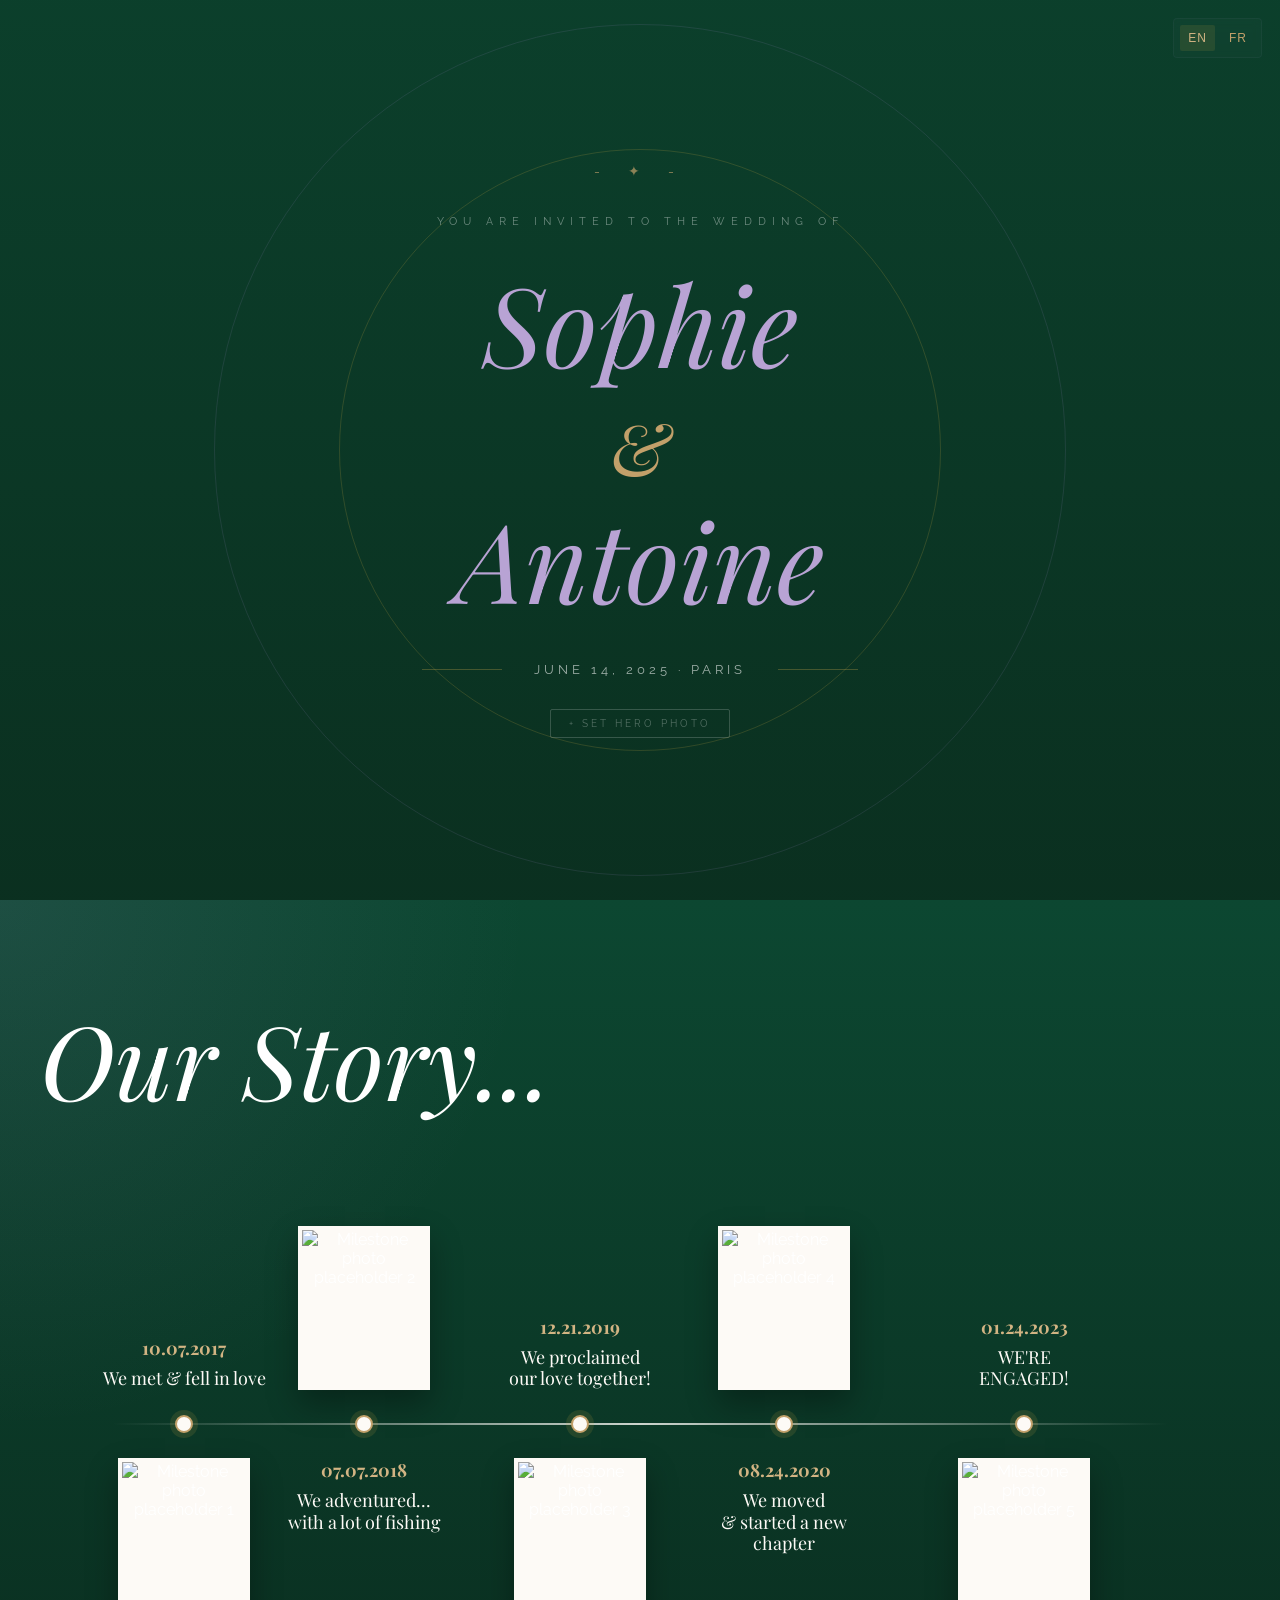
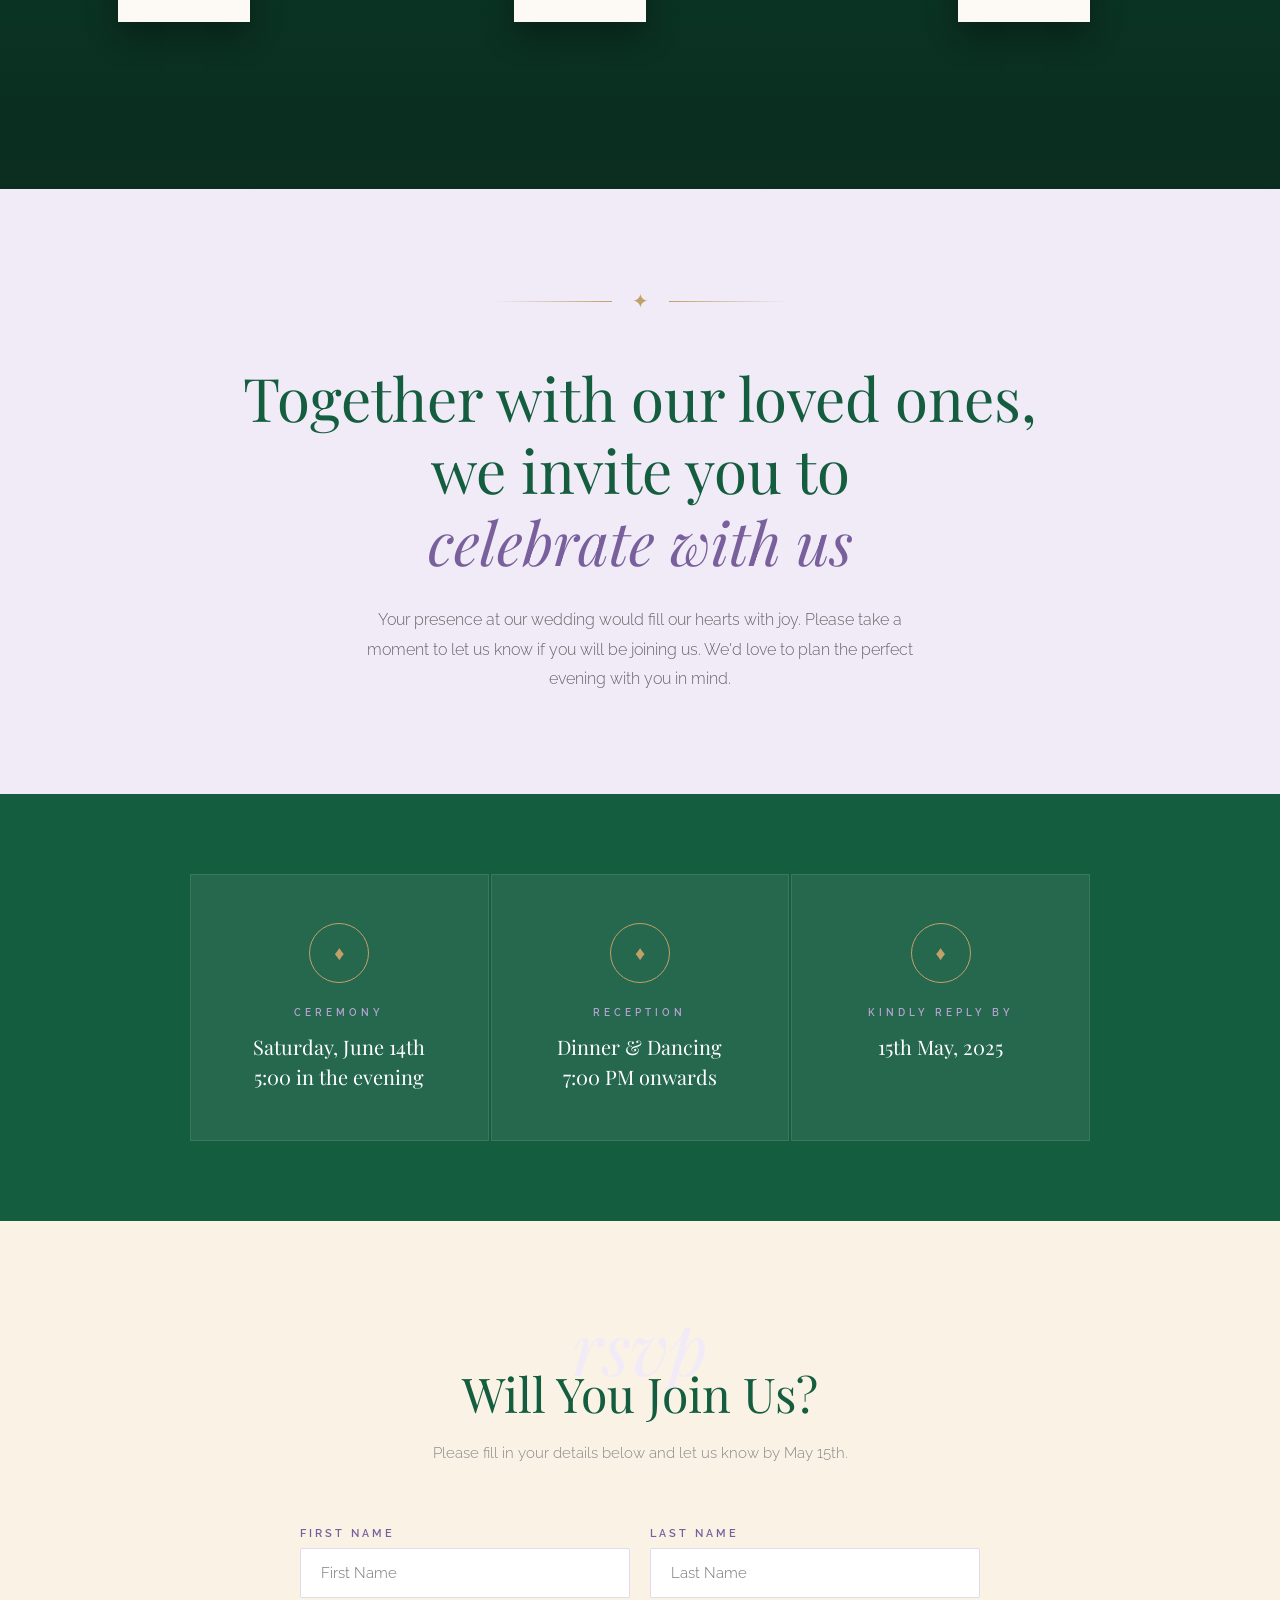
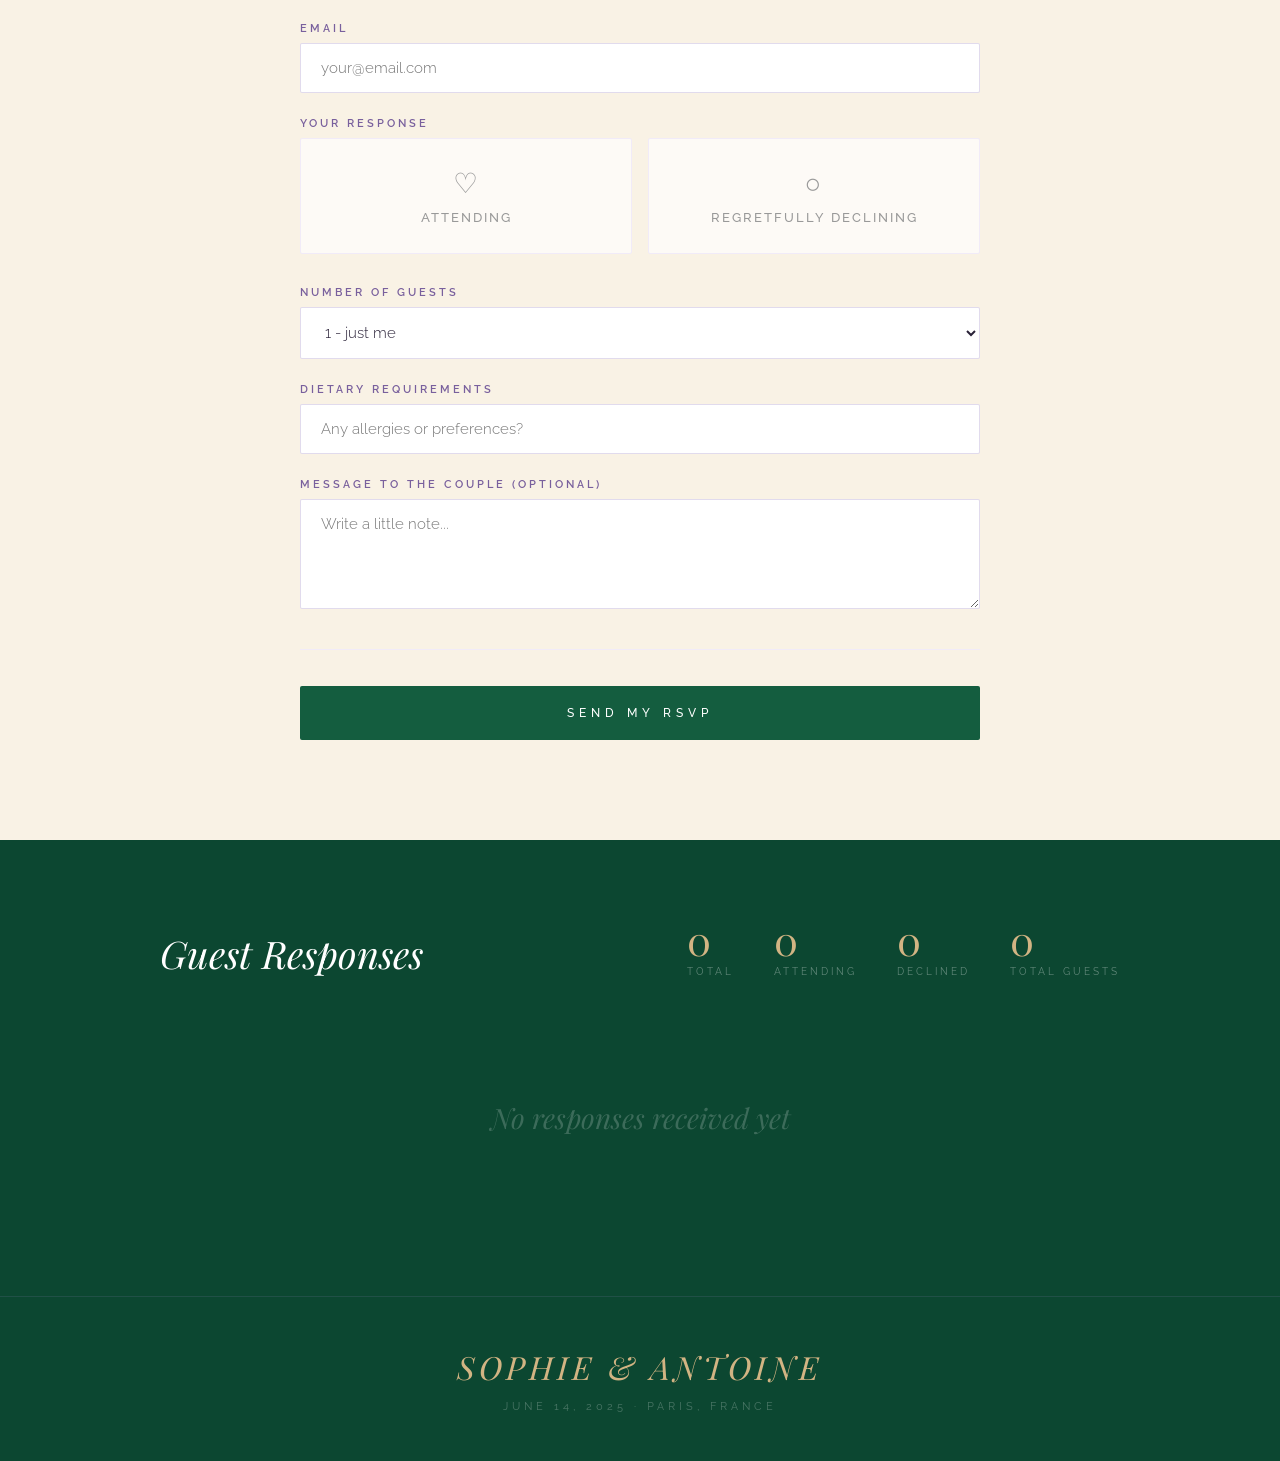
==== main.html @ 6a176b92 "first commit" ====
<!DOCTYPE html>
<html lang="en">
<head>
  <meta charset="UTF-8">
  <meta name="viewport" content="width=device-width, initial-scale=1.0">
  <title>Wedding RSVP - Design 2: Romantic Maximalist</title>
  <link href="https://fonts.googleapis.com/css2?family=Playfair+Display:ital,wght@0,400;0,700;1,400;1,700&family=Raleway:wght@300;400;500;600&display=swap" rel="stylesheet">
  <link rel="stylesheet" href="styles.css">
</head>
<body>
    <div class="toast" id="toast">Your response has been saved ♡</div>

    <div class="lang-switcher" role="navigation" aria-label="Language switch">
        <button class="lang-btn" data-lang="en" id="btnLangEn" type="button">EN</button>
        <button class="lang-btn" data-lang="fr" id="btnLangFr" type="button">FR</button>
    </div>

    <div class="hero">
        <div class="hero-overlay"></div>
        <div class="hero-inner">
        <div class="hero-ornament">- ✦ -</div>
        <p class="hero-invitation" id="heroInvitation">You are invited to the wedding of</p>
        <h1 class="hero-names"><em>Sophie</em></h1>
        <span class="hero-amp">&</span>
        <h1 class="hero-names"><em>Antoine</em></h1>
        <div class="hero-date-wrap">
            <div class="hero-date-line"></div>
            <span class="hero-date" id="heroDate">June 14, 2025 · Paris</span>
            <div class="hero-date-line"></div>
        </div>
        <div class="hero-photo-hint">
            <label for="heroBgUpload" class="hero-upload-btn" id="heroUploadBtn">+ Set hero photo</label>
            <input type="file" id="heroBgUpload" accept="image/*" style="display:none">
        </div>
        </div>
    </div>

        <section class="story">
            <div class="story-inner">
                <h2 class="story-title" id="storyTitle">Our Story...</h2>

                <div class="timeline-horizontal">
                    <div class="timeline-line"></div>
                    <div class="timeline-dots">
                        <span style="left: 12%;"></span>
                        <span style="left: 27%;"></span>
                        <span style="left: 45%;"></span>
                        <span style="left: 62%;"></span>
                        <span style="left: 82%;"></span>
                    </div>

                    <article class="story-point top p1">
                        <img src="https://placehold.co/420x520/fdfbf7/6b5a9e?text=Story+1" alt="Milestone photo placeholder 1">
                        <div class="story-meta">
                            <span id="storyDate1">10.07.2017</span>
                            <p id="storyText1">We met & fell in love</p>
                        </div>
                    </article>

                    <article class="story-point bottom p2">
                        <img src="https://placehold.co/420x520/fdfbf7/6b5a9e?text=Story+2" alt="Milestone photo placeholder 2">
                        <div class="story-meta">
                            <span id="storyDate2">07.07.2018</span>
                            <p id="storyText2">We adventured...<br>with a lot of fishing</p>
                        </div>
                    </article>

                    <article class="story-point top p3">
                        <img src="https://placehold.co/420x520/fdfbf7/6b5a9e?text=Story+3" alt="Milestone photo placeholder 3">
                        <div class="story-meta">
                            <span id="storyDate3">12.21.2019</span>
                            <p id="storyText3">We proclaimed<br>our love together!</p>
                        </div>
                    </article>

                    <article class="story-point bottom p4">
                        <img src="https://placehold.co/420x520/fdfbf7/6b5a9e?text=Story+4" alt="Milestone photo placeholder 4">
                        <div class="story-meta">
                            <span id="storyDate4">08.24.2020</span>
                            <p id="storyText4">We moved<br>& started a new chapter</p>
                        </div>
                    </article>

                    <article class="story-point top p5">
                        <img src="https://placehold.co/420x520/fdfbf7/6b5a9e?text=Story+5" alt="Milestone photo placeholder 5">
                        <div class="story-meta">
                            <span id="storyDate5">01.24.2023</span>
                            <p id="storyText5">WE'RE<br>ENGAGED!</p>
                        </div>
                    </article>
                </div>
            </div>
        </section>

    <div class="welcome">
        <div class="gold-rule"><span>✦</span></div>
        <h2 id="welcomeTitle">Together with our loved ones,<br>we invite you to<br><em>celebrate with us</em></h2>
        <p id="welcomeText">Your presence at our wedding would fill our hearts with joy. Please take a moment to let us know if you will be joining us. We'd love to plan the perfect evening with you in mind.</p>
    </div>

    <div class="details">
        <div class="inner">
        <div class="detail-card">
            <div class="icon-ring">♦</div>
            <h3 id="detail1Title">Ceremony</h3>
            <p id="detail1Text">Saturday, June 14th<br>5:00 in the evening</p>
        </div>
        <div class="detail-card">
            <div class="icon-ring">♦</div>
            <h3 id="detail2Title">Reception</h3>
            <p id="detail2Text">Dinner & Dancing<br>7:00 PM onwards</p>
        </div>
        <div class="detail-card">
            <div class="icon-ring">♦</div>
            <h3 id="detail3Title">Kindly Reply By</h3>
            <p id="detail3Text">15th May, 2025</p>
        </div>
        </div>
    </div>

    <div class="form-section">
        <div class="form-inner">
        <div class="form-title">
            <span class="flourish">rsvp</span>
            <h2 id="formTitle">Will You Join Us?</h2>
            <p id="formSubtitle">Please fill in your details below and let us know by May 15th.</p>
        </div>

        <form id="rsvpForm">
            <div class="frow">
            <div class="fgroup">
                <label id="labelFirstName" for="firstName">First Name</label>
                <input type="text" id="firstName" placeholder="First name" required>
            </div>
            <div class="fgroup">
                <label id="labelLastName" for="lastName">Last Name</label>
                <input type="text" id="lastName" placeholder="Last name" required>
            </div>
            </div>

            <div class="fgroup">
            <label id="labelEmail" for="email">Email</label>
            <input type="email" id="email" placeholder="your@email.com" required>
            </div>

            <div class="fgroup">
            <label id="labelResponse">Your Response</label>
            <div class="radio-cards">
                <div class="radio-card">
                <input type="radio" name="attending" id="yes" value="yes" required>
                <label for="yes" id="labelYes"><span class="card-icon">♡</span>Attending</label>
                </div>
                <div class="radio-card">
                <input type="radio" name="attending" id="no" value="no">
                <label for="no" id="labelNo"><span class="card-icon">○</span>Regretfully declining</label>
                </div>
            </div>
            </div>

            <div class="fgroup">
            <label id="labelGuests" for="guests">Number of Guests</label>
            <select id="guests">
                <option id="opt1" value="1">1 - just me</option>
                <option id="opt2" value="2">2 people</option>
                <option id="opt3" value="3">3 people</option>
                <option id="opt4" value="4">4 people</option>
            </select>
            </div>

            <div class="fgroup">
            <label id="labelDietary" for="dietary">Dietary Requirements</label>
            <input type="text" id="dietary" placeholder="Any allergies or preferences?">
            </div>

            <div class="fgroup">
            <label id="labelMessage" for="message">Message to the couple (optional)</label>
            <textarea id="message" placeholder="Write a little note..."></textarea>
            </div>

            <div class="fdivider"></div>
            <button type="submit" class="submit-btn" id="submitBtn">Send My RSVP</button>
        </form>
        </div>
    </div>

    <div class="admin">
        <div class="admin-inner">
        <div class="admin-top">
            <h2 id="adminHeader">Guest Responses</h2>
            <div class="stats-row">
            <div class="stat-item"><span class="n" id="totalCount">0</span><span class="l" id="totalLabel">Total</span></div>
            <div class="stat-item"><span class="n" id="yesCount">0</span><span class="l" id="attendingLabel">Attending</span></div>
            <div class="stat-item"><span class="n" id="noCount">0</span><span class="l" id="declinedLabel">Declined</span></div>
            <div class="stat-item"><span class="n" id="gTotal">0</span><span class="l" id="totalGuestsLabel">Total Guests</span></div>
            </div>
        </div>
        <div id="responseArea"><div class="empty">No responses received yet</div></div>
        </div>
    </div>

    <footer>
        <p class="f-names">Sophie & Antoine</p>
        <p>June 14, 2025 · Paris, France</p>
    </footer>

    <script src="script.js"></script>
</body>
</html>
---- styles.css ----
:root {
  --lavender: #b8a3d4;
  --lavender-light: #f1ebf8;
  --lavender-deep: #79609d;
  --lavender-mid: #9d84c0;
  --lavender-hero: #352555;
  --emerald: #145d3f;
  --emerald-mid: #1f7a56;
  --emerald-dark: #0c4731;
  --emerald-glow: rgba(20, 93, 63, 0.12);
  --gold: #c2a06a;
  --gold-warm: #d2b483;
  --gold-pale: #f9f2e5;
  --cream: #fdfaf6;
  --dark: #241739;
  --text: #2a2238;
  --font-display: 'Playfair Display', 'Times New Roman', serif;
  --font-body: 'Raleway', 'Trebuchet MS', sans-serif;
}

* {
  margin: 0;
  padding: 0;
  box-sizing: border-box;
}

body {
  background: var(--cream);
  font-family: var(--font-body);
  color: var(--text);
  overflow-x: hidden;
}

.hero {
  min-height: 100vh;
  background-color: var(--emerald-dark);
  background-image: url('YOUR_PHOTO_HERE.jpg');
  background-size: cover;
  background-position: center center;
  display: flex;
  flex-direction: column;
  align-items: center;
  justify-content: center;
  text-align: center;
  position: relative;
  overflow: hidden;
  padding: 80px 40px;
}

.hero-overlay {
  position: absolute;
  inset: 0;
  background: linear-gradient(
    to bottom,
    rgba(10, 40, 26, 0.25) 0%,
    rgba(10, 40, 26, 0.55) 60%,
    rgba(10, 40, 26, 0.75) 100%
  );
  z-index: 1;
}

.story {
  padding: 90px 40px 110px;
  background:
    radial-gradient(circle at top left, rgba(155, 135, 194, 0.12), transparent 34%),
    linear-gradient(180deg, var(--emerald-dark), #0a2d1f);
  color: #fff;
  overflow-x: hidden;
}

.story-inner {
  max-width: 1250px;
  margin: 0 auto;
}

.story-title {
  font-family: var(--font-display);
  font-size: clamp(56px, 8vw, 110px);
  font-weight: 400;
  font-style: italic;
  color: #fff;
  margin-bottom: 42px;
}

.timeline-horizontal {
  position: relative;
  height: 510px;
  margin-top: 20px;
}

.timeline-line {
  position: absolute;
  left: 6%;
  right: 6%;
  top: 50%;
  height: 2px;
  background: linear-gradient(
    to right,
    transparent,
    rgba(253, 251, 247, 0.8),
    transparent
  );
  transform: translateY(-50%);
}

.timeline-dots {
  position: absolute;
  inset: 0;
  pointer-events: none;
  z-index: 10;
}

.timeline-dots span {
  position: absolute;
  top: 50%;
  width: 18px;
  height: 18px;
  border-radius: 50%;
  background: var(--cream);
  border: 2px solid var(--gold);
  transform: translate(-50%, -50%);
  box-shadow: 0 0 0 5px rgba(200, 164, 64, 0.14);
}

.story-point {
  position: absolute;
  top: 0;
  bottom: 0;
  width: 196px;
  transform: translateX(-50%);
  text-align: center;
}

.story-point.top {
  height: auto;
  padding-bottom: 0;
}

.story-point.bottom {
  height: auto;
  padding-top: 0;
}

.story-point img,
.story-point .story-meta {
  position: absolute;
  left: 50%;
  transform: translateX(-50%);
}

.story-point.top .story-meta {
  bottom: calc(50% + 34px);
}

.story-point.top img {
  top: calc(50% + 34px);
}

.story-point.bottom img {
  bottom: calc(50% + 34px);
}

.story-point.bottom .story-meta {
  top: calc(50% + 34px);
}

.story-point img {
  width: 132px;
  height: 164px;
  object-fit: cover;
  border: 4px solid var(--cream);
  background: var(--cream);
  box-shadow: 0 14px 30px rgba(0, 0, 0, 0.32);
}

.story-meta {
  width: 188px;
}

.story-meta span {
  display: block;
  font-family: var(--font-display);
  font-size: 18px;
  font-weight: 700;
  color: var(--gold-warm);
  margin-bottom: 8px;
}

.story-meta p {
  font-family: var(--font-display);
  font-size: 18px;
  line-height: 1.2;
  color: var(--cream);
}

.p1 {
  left: 12%;
}

.p2 {
  left: 27%;
}

.p3 {
  left: 45%;
}

.p4 {
  left: 62%;
}

.p5 {
  left: 82%;
}

.hero::before {
  content: '';
  position: absolute;
  width: 600px;
  height: 600px;
  border-radius: 50%;
  border: 1px solid rgba(200, 164, 64, 0.2);
  top: 50%;
  left: 50%;
  transform: translate(-50%, -50%);
  z-index: 2;
}

.hero::after {
  content: '';
  position: absolute;
  width: 850px;
  height: 850px;
  border-radius: 50%;
  border: 1px solid rgba(155, 135, 194, 0.14);
  top: 50%;
  left: 50%;
  transform: translate(-50%, -50%);
  z-index: 2;
}

.hero-inner {
  position: relative;
  z-index: 3;
}

.hero-ornament {
  color: var(--gold);
  font-size: 14px;
  letter-spacing: 12px;
  margin-bottom: 36px;
  opacity: 0.7;
}

.hero-invitation {
  font-size: 11px;
  letter-spacing: 6px;
  text-transform: uppercase;
  color: rgba(255, 255, 255, 0.4);
  margin-bottom: 40px;
}

.hero-names {
  font-family: var(--font-display);
  font-size: clamp(56px, 9vw, 110px);
  font-weight: 400;
  color: #fff;
  line-height: 1;
  margin-bottom: 20px;
}

.hero-names em {
  font-style: italic;
  color: var(--lavender);
}

.hero-amp {
  font-family: var(--font-display);
  font-size: clamp(40px, 6vw, 72px);
  font-style: italic;
  color: var(--gold);
  display: block;
  margin: 10px 0;
}

.hero-date-wrap {
  margin-top: 48px;
  display: flex;
  align-items: center;
  justify-content: center;
  gap: 32px;
}

.hero-date-line {
  width: 80px;
  height: 1px;
  background: rgba(201, 168, 76, 0.3);
}

.hero-date {
  font-size: 13px;
  letter-spacing: 4px;
  text-transform: uppercase;
  color: rgba(255, 255, 255, 0.6);
}

.hero-photo-hint {
  margin-top: 32px;
}

.hero-upload-btn {
  font-size: 10px;
  letter-spacing: 3px;
  text-transform: uppercase;
  color: rgba(255, 255, 255, 0.3);
  border: 1px solid rgba(255, 255, 255, 0.18);
  padding: 8px 18px;
  cursor: pointer;
  border-radius: 2px;
  transition: all 0.3s;
  display: inline-block;
}

.hero-upload-btn:hover {
  color: var(--gold);
  border-color: rgba(200, 164, 64, 0.5);
}

.photo-strip {
  display: grid;
  grid-template-columns: repeat(4, 1fr);
  height: 280px;
  gap: 3px;
  background: var(--dark);
}

.photo-cell {
  display: flex;
  align-items: center;
  justify-content: center;
  flex-direction: column;
  gap: 8px;
  font-size: 11px;
  letter-spacing: 3px;
  text-transform: uppercase;
  transition: transform 0.4s ease;
}

.photo-cell:nth-child(1) {
  background: var(--lavender);
  color: #fff;
}

.photo-cell:nth-child(2) {
  background: var(--emerald);
  color: rgba(255, 255, 255, 0.6);
}

.photo-cell:nth-child(3) {
  background: var(--gold);
  color: #fff;
}

.photo-cell:nth-child(4) {
  background: var(--lavender-deep);
  color: rgba(255, 255, 255, 0.6);
}

.photo-cell:hover {
  transform: scale(1.02);
}

.photo-cell .big-num {
  font-family: var(--font-display);
  font-size: 52px;
  font-weight: 400;
  opacity: 0.3;
  line-height: 1;
  font-style: italic;
}

.welcome {
  padding: 100px 40px;
  text-align: center;
  position: relative;
  background: var(--lavender-light);
}

.welcome .gold-rule {
  display: flex;
  align-items: center;
  justify-content: center;
  gap: 20px;
  margin-bottom: 48px;
}

.welcome .gold-rule::before,
.welcome .gold-rule::after {
  content: '';
  width: 120px;
  height: 1px;
  background: linear-gradient(to right, transparent, var(--gold));
}

.welcome .gold-rule::after {
  background: linear-gradient(to left, transparent, var(--gold));
}

.welcome .gold-rule span {
  color: var(--gold);
  font-size: 20px;
}

.welcome h2 {
  font-family: var(--font-display);
  font-size: clamp(34px, 5vw, 60px);
  font-weight: 400;
  color: var(--emerald);
  line-height: 1.2;
  margin-bottom: 28px;
}

.welcome h2 em {
  font-style: italic;
  color: var(--lavender-deep);
}

.welcome p {
  max-width: 560px;
  margin: 0 auto;
  font-size: 16px;
  line-height: 1.85;
  color: #666;
  font-weight: 300;
}

.details {
  padding: 80px 40px;
  background: var(--emerald);
}

.details .inner {
  max-width: 900px;
  margin: 0 auto;
  display: grid;
  grid-template-columns: repeat(3, 1fr);
  gap: 2px;
}

.detail-card {
  background: rgba(255, 255, 255, 0.07);
  padding: 48px 32px;
  text-align: center;
  border: 1px solid rgba(255, 255, 255, 0.1);
}

.detail-card .icon-ring {
  width: 60px;
  height: 60px;
  border-radius: 50%;
  border: 1px solid var(--gold);
  display: flex;
  align-items: center;
  justify-content: center;
  margin: 0 auto 24px;
  color: var(--gold);
  font-size: 20px;
}

.detail-card h3 {
  font-size: 10px;
  letter-spacing: 4px;
  text-transform: uppercase;
  color: var(--lavender);
  margin-bottom: 14px;
  font-weight: 600;
}

.detail-card p {
  font-family: var(--font-display);
  font-size: 20px;
  color: #fff;
  line-height: 1.5;
  font-weight: 400;
}

.form-section {
  padding: 100px 40px;
  background: var(--gold-pale);
}

.form-inner {
  max-width: 680px;
  margin: 0 auto;
}

.form-title {
  text-align: center;
  margin-bottom: 60px;
}

.form-title .flourish {
  font-family: var(--font-display);
  font-size: 72px;
  font-style: italic;
  font-weight: 400;
  color: var(--lavender-light);
  line-height: 0.7;
  display: block;
  margin-bottom: -10px;
}

.form-title h2 {
  font-family: var(--font-display);
  font-size: 48px;
  font-weight: 400;
  color: var(--emerald);
  position: relative;
  z-index: 1;
}

.form-title p {
  font-size: 15px;
  color: #888;
  margin-top: 16px;
  font-weight: 300;
  line-height: 1.7;
}

.fgroup {
  margin-bottom: 24px;
}

.fgroup label {
  display: block;
  font-size: 11px;
  letter-spacing: 3px;
  text-transform: uppercase;
  color: var(--lavender-deep);
  margin-bottom: 8px;
  font-weight: 600;
}

.fgroup input,
.fgroup select,
.fgroup textarea {
  width: 100%;
  padding: 15px 20px;
  border: 1.5px solid rgba(155, 135, 194, 0.3);
  background: #fff;
  font-family: var(--font-body);
  font-size: 15px;
  font-weight: 300;
  color: var(--text);
  outline: none;
  border-radius: 2px;
  transition: all 0.3s;
}

.fgroup input:focus,
.fgroup select:focus,
.fgroup textarea:focus {
  border-color: var(--emerald);
  background: #fff;
  box-shadow: 0 0 0 4px rgba(15, 92, 58, 0.06);
}

.fgroup textarea {
  height: 110px;
  resize: vertical;
}

.frow {
  display: grid;
  grid-template-columns: 1fr 1fr;
  gap: 20px;
}

.radio-cards {
  display: grid;
  grid-template-columns: 1fr 1fr;
  gap: 16px;
}

.radio-card input[type="radio"] {
  display: none;
}

.radio-card label {
  display: flex;
  flex-direction: column;
  align-items: center;
  justify-content: center;
  padding: 28px 20px;
  border: 1.5px solid var(--lavender-light);
  background: var(--cream);
  cursor: pointer;
  transition: all 0.3s;
  border-radius: 2px;
  gap: 10px;
  font-size: 13px;
  letter-spacing: 2px;
  text-transform: uppercase;
  color: #999;
  font-weight: 500;
}

.radio-card label .card-icon {
  font-size: 28px;
}

.radio-card input[type="radio"]:checked + label {
  border-color: var(--lavender-deep);
  background: var(--lavender-light);
  color: var(--lavender-deep);
}

.radio-card label:hover {
  border-color: var(--lavender-mid);
  color: var(--lavender-deep);
  background: #fff;
}

.fdivider {
  height: 1px;
  background: var(--lavender-light);
  margin: 36px 0;
}

.submit-btn {
  width: 100%;
  padding: 20px;
  background: var(--emerald);
  color: #fff;
  border: none;
  font-family: var(--font-body);
  font-size: 12px;
  letter-spacing: 5px;
  text-transform: uppercase;
  cursor: pointer;
  border-radius: 2px;
  transition: background 0.3s;
  font-weight: 500;
}

.submit-btn:hover {
  background: var(--lavender-deep);
}

.admin {
  background: var(--emerald-dark);
  padding: 80px 40px;
}

.admin-inner {
  max-width: 960px;
  margin: 0 auto;
}

.admin-top {
  display: flex;
  align-items: flex-end;
  justify-content: space-between;
  margin-bottom: 40px;
}

.admin-top h2 {
  font-family: var(--font-display);
  font-size: 38px;
  font-weight: 400;
  color: #fff;
  font-style: italic;
}

.stats-row {
  display: flex;
  gap: 40px;
}

.stat-item .n {
  font-family: var(--font-display);
  font-size: 40px;
  color: var(--gold-warm);
  display: block;
  line-height: 1;
}

.stat-item .l {
  font-size: 10px;
  letter-spacing: 3px;
  text-transform: uppercase;
  color: rgba(255, 255, 255, 0.35);
}

.response-cards {
  display: grid;
  grid-template-columns: repeat(auto-fill, minmax(280px, 1fr));
  gap: 16px;
}

.r-card {
  background: rgba(255, 255, 255, 0.05);
  border: 1px solid rgba(155, 135, 194, 0.2);
  padding: 20px 24px;
  border-radius: 4px;
}

.r-card-top {
  display: flex;
  align-items: center;
  justify-content: space-between;
  margin-bottom: 12px;
}

.r-name {
  font-weight: 500;
  color: #fff;
  font-size: 15px;
}

.r-status {
  font-size: 10px;
  letter-spacing: 2px;
  text-transform: uppercase;
  padding: 4px 10px;
  border-radius: 2px;
}

.r-status.yes {
  background: rgba(184, 169, 208, 0.15);
  color: var(--lavender);
}

.r-status.no {
  background: rgba(255, 255, 255, 0.06);
  color: rgba(255, 255, 255, 0.35);
}

.r-detail {
  font-size: 13px;
  color: rgba(255, 255, 255, 0.45);
  line-height: 1.6;
  font-weight: 300;
}

.r-date {
  font-size: 11px;
  color: rgba(255, 255, 255, 0.2);
  margin-top: 12px;
  letter-spacing: 1px;
}

.empty {
  text-align: center;
  padding: 80px 0;
  font-family: var(--font-display);
  font-size: 28px;
  font-style: italic;
  color: rgba(255, 255, 255, 0.2);
}

footer {
  background: var(--emerald-dark);
  border-top: 1px solid rgba(155, 135, 194, 0.15);
  padding: 48px 40px;
  text-align: center;
}

footer .f-names {
  font-family: var(--font-display);
  font-size: 32px;
  font-style: italic;
  color: var(--gold-warm);
  margin-bottom: 12px;
}

footer p {
  font-size: 11px;
  letter-spacing: 4px;
  text-transform: uppercase;
  color: rgba(255, 255, 255, 0.25);
}

.toast {
  display: none;
  position: fixed;
  bottom: 40px;
  left: 50%;
  transform: translateX(-50%);
  background: var(--lavender-deep);
  color: #fff;
  padding: 16px 36px;
  font-size: 13px;
  letter-spacing: 2px;
  text-transform: uppercase;
  border-radius: 2px;
  z-index: 1000;
  box-shadow: 0 8px 32px rgba(0, 0, 0, 0.3);
}

.lang-switcher {
  position: fixed;
  top: 18px;
  right: 18px;
  z-index: 9999;
  display: flex;
  gap: 6px;
  background: rgba(255, 255, 255, 0.02);
  padding: 6px;
  border-radius: 4px;
  border: 1px solid rgba(155, 135, 194, 0.06);
  backdrop-filter: blur(4px);
}

.lang-switcher .lang-btn {
  font-size: 12px;
  padding: 6px 8px;
  border: none;
  background: transparent;
  color: var(--gold);
  cursor: pointer;
  border-radius: 2px;
  letter-spacing: 1px;
}

.lang-switcher .lang-btn.active {
  background: rgba(200, 164, 64, 0.12);
  color: var(--gold-warm);
}

@media (max-width: 768px) {
  .story {
    padding: 70px 20px;
  }

  .story-title {
    font-size: 56px;
    margin-bottom: 34px;
  }

  .timeline-horizontal {
    height: auto;
    display: flex;
    flex-direction: column;
    gap: 34px;
    margin-left: 12px;
  }

  .timeline-line {
    left: 8px;
    right: auto;
    top: 0;
    bottom: 0;
    width: 2px;
    height: auto;
    transform: none;
    background: linear-gradient(
      to bottom,
      transparent,
      rgba(253, 251, 247, 0.8),
      transparent
    );
  }

  .timeline-dots {
    display: none;
  }

  .story-point,
  .story-point.top,
  .story-point.bottom {
    position: relative;
    left: auto;
    top: auto;
    bottom: auto;
    width: 100%;
    height: auto;
    transform: none;
    text-align: left;
    padding-left: 38px;
    align-items: flex-start;
    padding-top: 0;
    padding-bottom: 0;
    display: flex;
    flex-direction: column;
    gap: 10px;
  }

  .story-point img,
  .story-point .story-meta,
  .story-point.top img,
  .story-point.bottom img,
  .story-point.top .story-meta,
  .story-point.bottom .story-meta {
    position: static;
    left: auto;
    top: auto;
    bottom: auto;
    transform: none;
  }

  .story-point .story-meta {
    width: auto;
    text-align: left;
  }

  .story-point img {
    width: 160px;
    height: 200px;
  }

  .story-meta span {
    margin-bottom: 8px;
  }

  .photo-strip {
    grid-template-columns: 1fr 1fr;
    height: auto;
  }

  .photo-cell {
    height: 140px;
  }

  .details .inner {
    grid-template-columns: 1fr;
    gap: 3px;
  }

  .frow {
    grid-template-columns: 1fr;
  }

  .admin-top {
    flex-direction: column;
    gap: 24px;
    align-items: flex-start;
  }
}
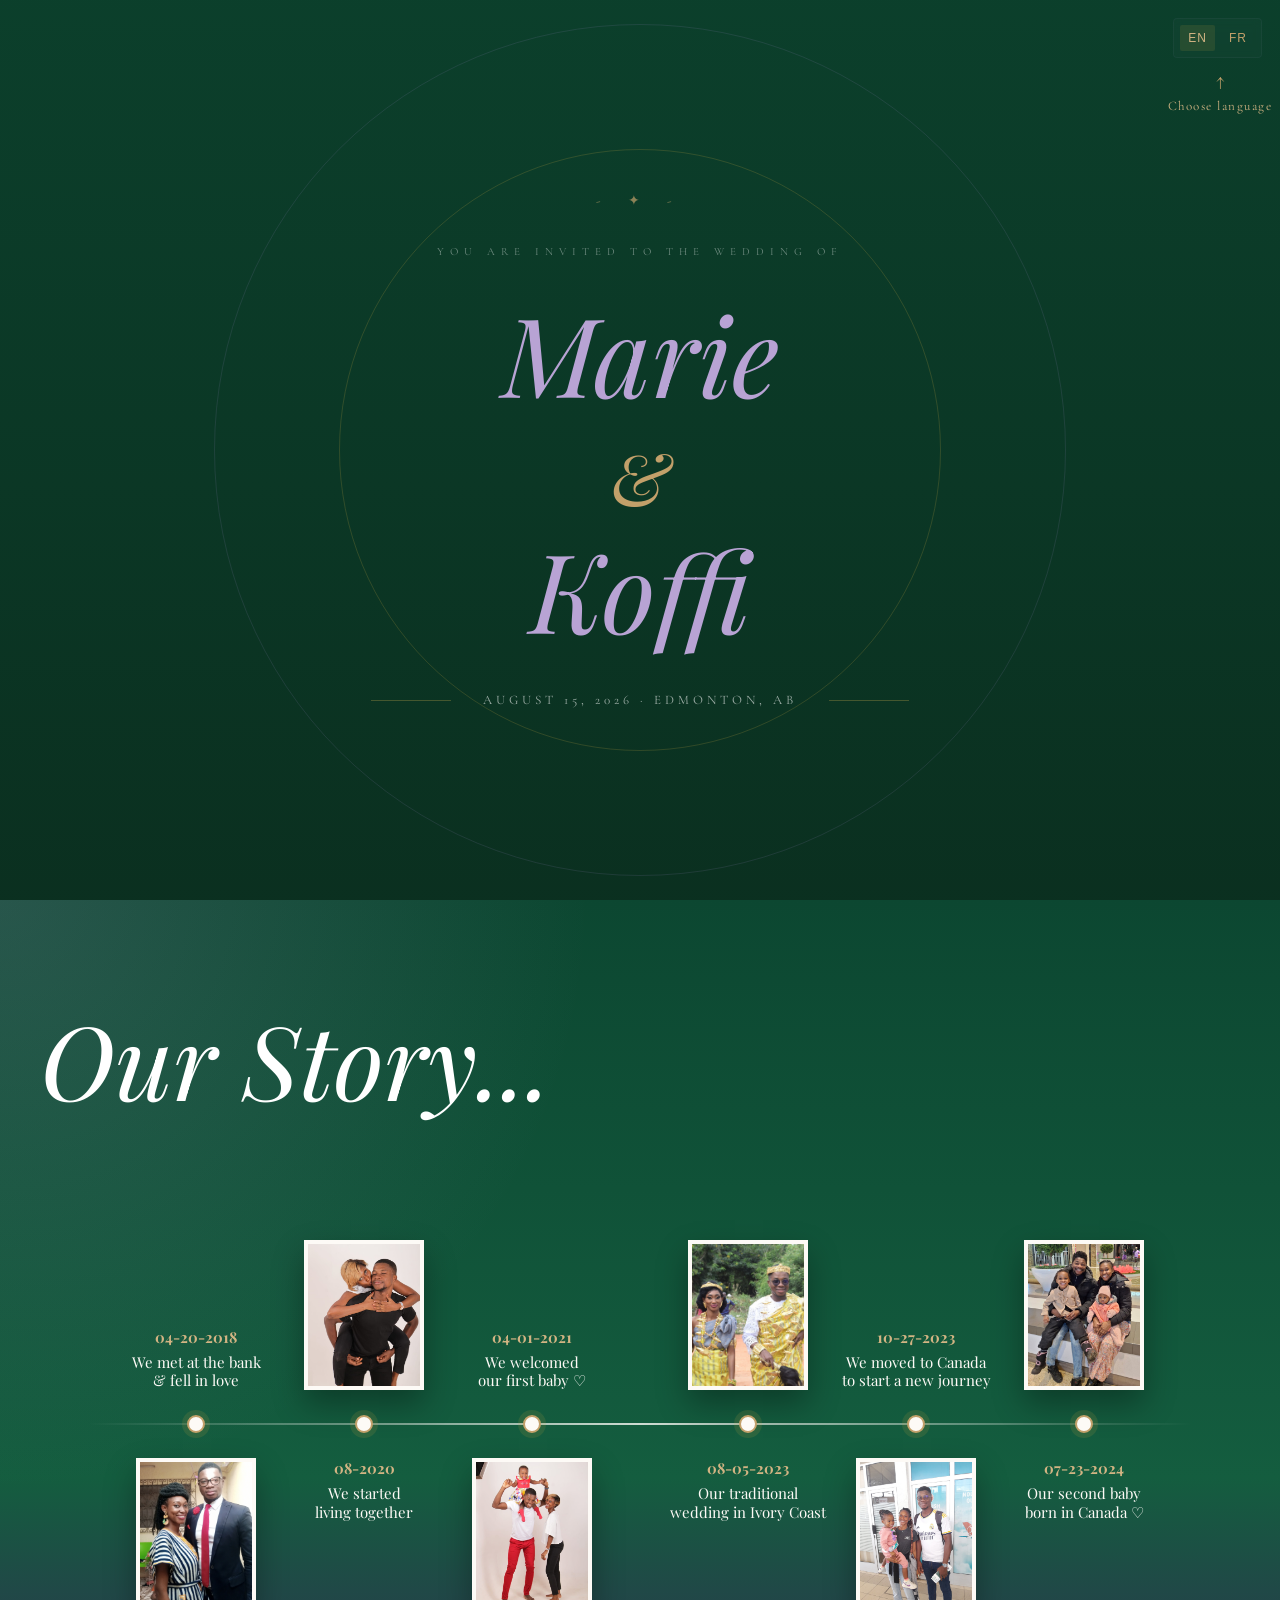
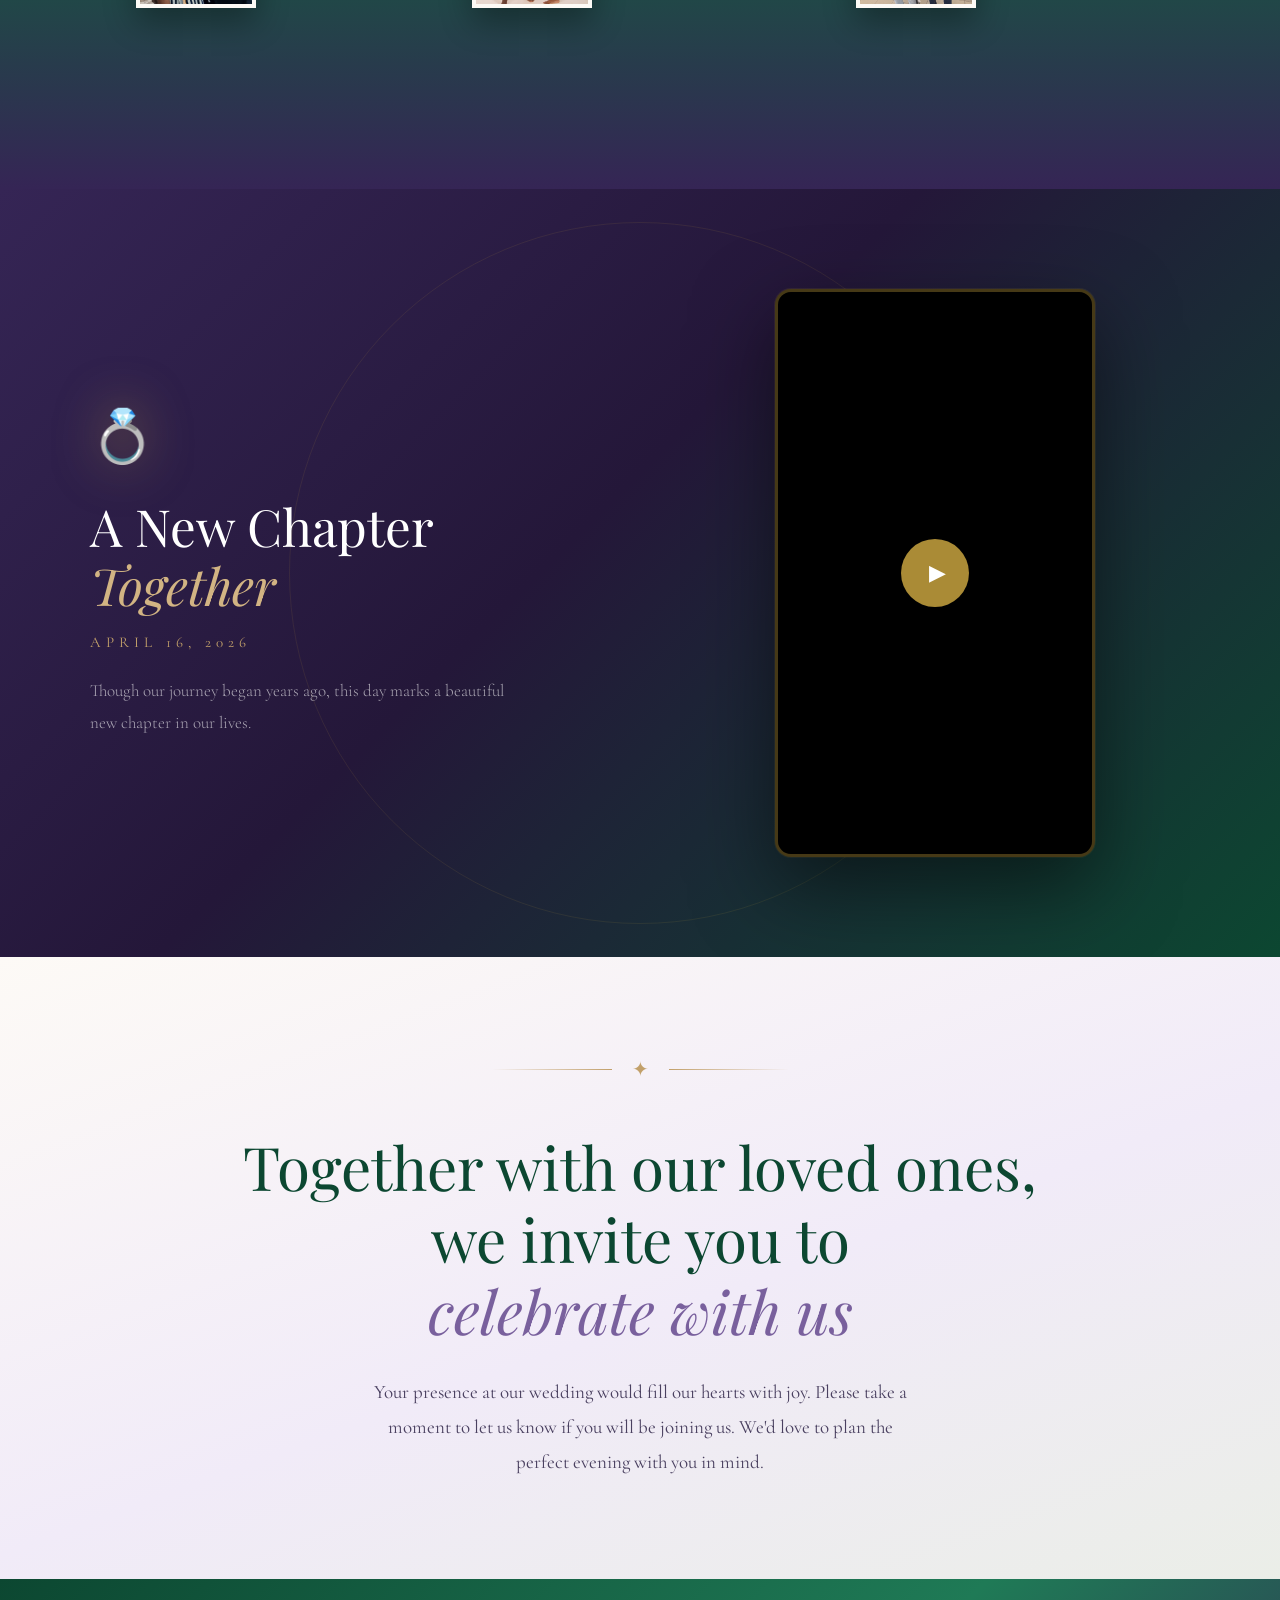
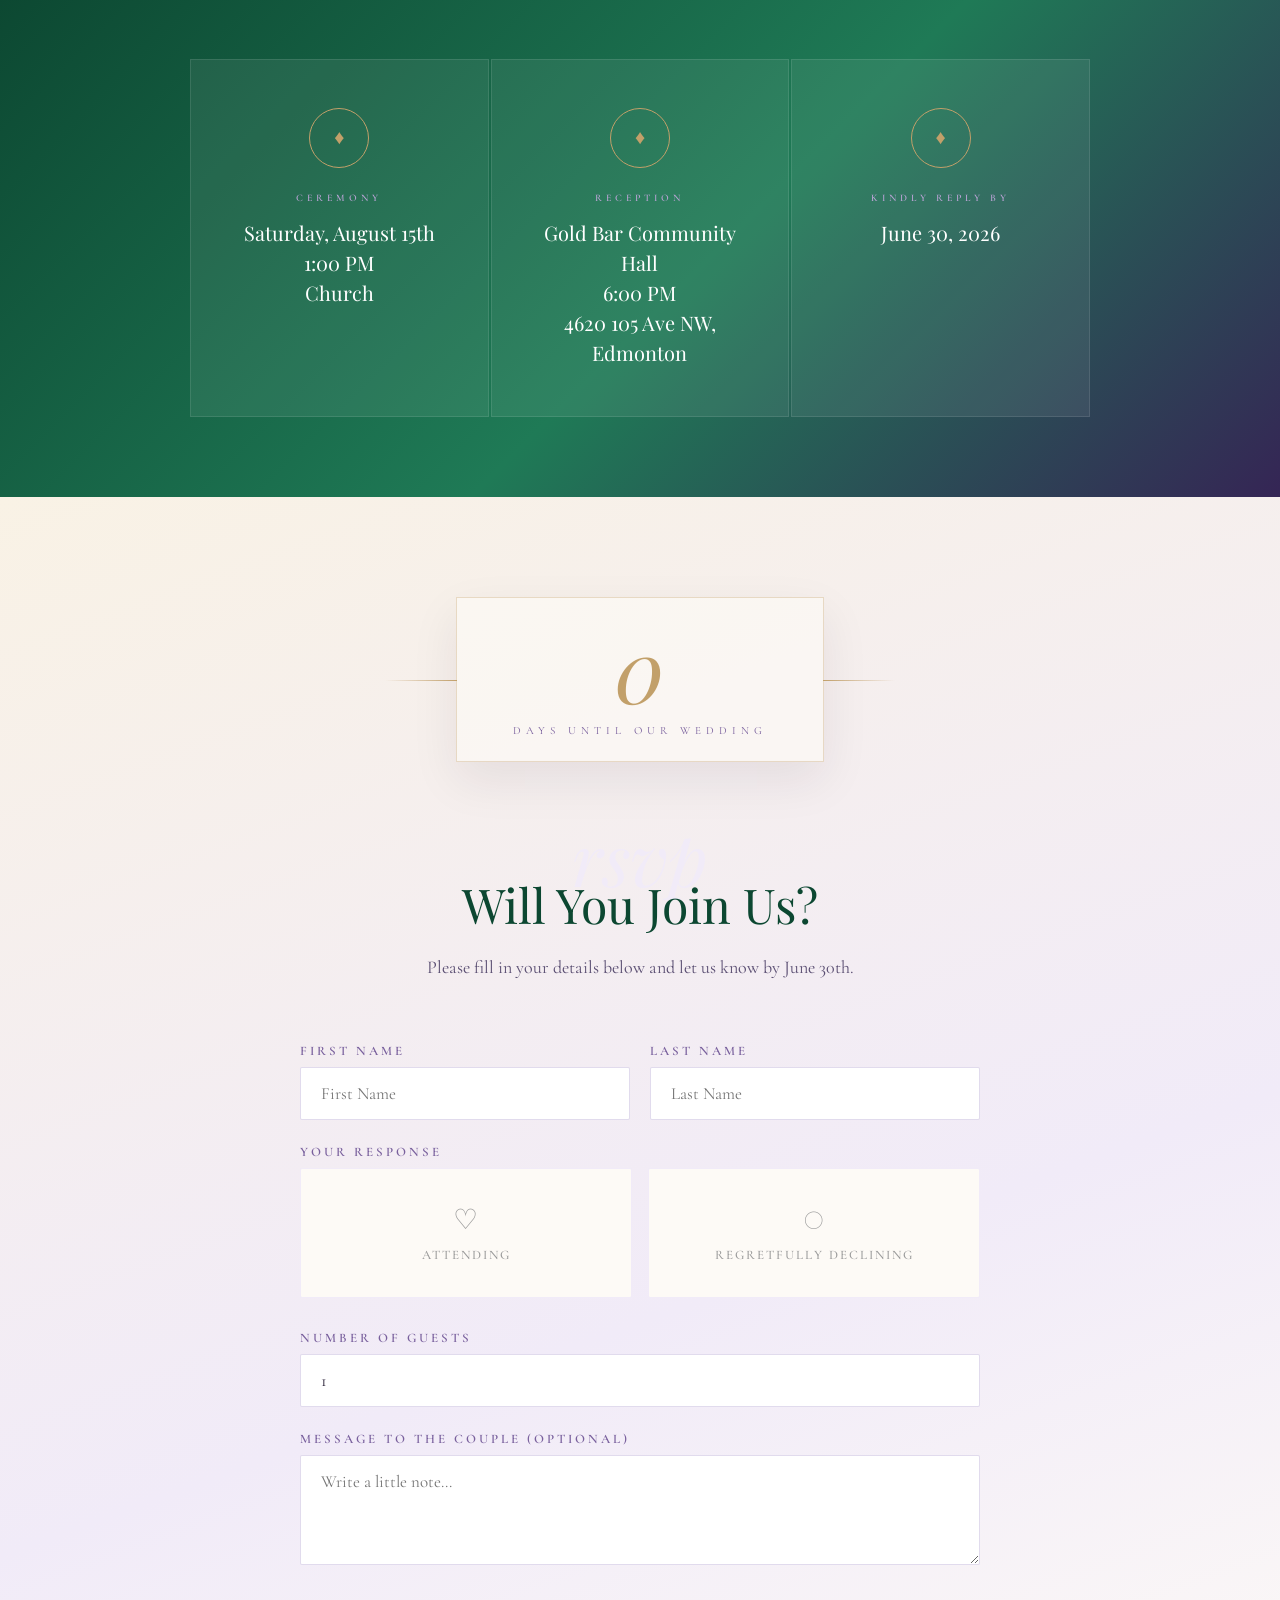
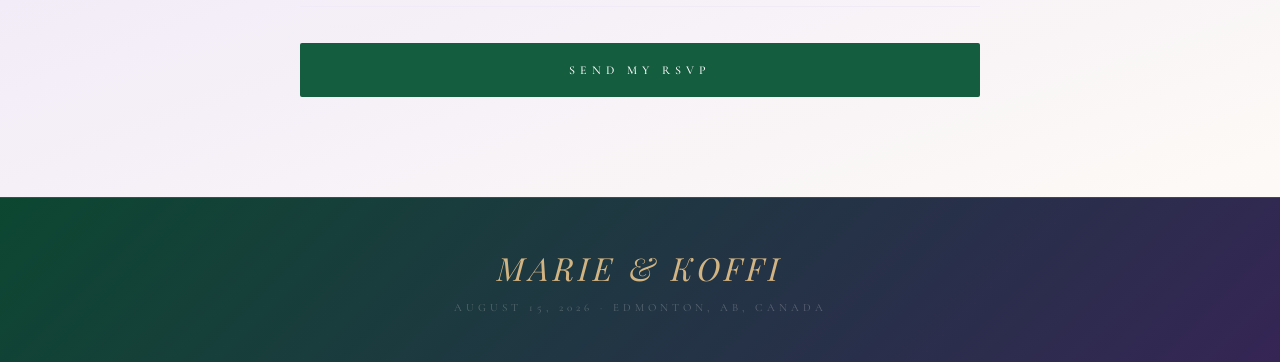
==== commit 7e8e92af: "done" ====
--- a/main.html
+++ b/main.html
@@ -3,8 +3,8 @@
 <head>
   <meta charset="UTF-8">
   <meta name="viewport" content="width=device-width, initial-scale=1.0">
-  <title>Wedding RSVP - Design 2: Romantic Maximalist</title>
-  <link href="https://fonts.googleapis.com/css2?family=Playfair+Display:ital,wght@0,400;0,700;1,400;1,700&family=Raleway:wght@300;400;500;600&display=swap" rel="stylesheet">
+  <title>Marie & Koffi — Wedding RSVP</title>
+  <link href="https://fonts.googleapis.com/css2?family=Playfair+Display:ital,wght@0,400;0,700;1,400;1,700&family=Cormorant+Garamond:ital,wght@0,300;0,400;0,500;0,600;1,300;1,400&display=swap" rel="stylesheet">
   <link rel="stylesheet" href="styles.css">
 </head>
 <body>
@@ -13,6 +13,11 @@
     <div class="lang-switcher" role="navigation" aria-label="Language switch">
         <button class="lang-btn" data-lang="en" id="btnLangEn" type="button">EN</button>
         <button class="lang-btn" data-lang="fr" id="btnLangFr" type="button">FR</button>
+    </div>
+
+    <div class="lang-hint" id="langHint">
+        <div class="arrow">↑</div>
+        <span>Choose language</span>
     </div>
 
     <div class="hero">
@@ -20,77 +25,115 @@
         <div class="hero-inner">
         <div class="hero-ornament">- ✦ -</div>
         <p class="hero-invitation" id="heroInvitation">You are invited to the wedding of</p>
-        <h1 class="hero-names"><em>Sophie</em></h1>
+        <h1 class="hero-names"><em>Marie</em></h1>
         <span class="hero-amp">&</span>
-        <h1 class="hero-names"><em>Antoine</em></h1>
+        <h1 class="hero-names"><em>Koffi</em></h1>
         <div class="hero-date-wrap">
             <div class="hero-date-line"></div>
-            <span class="hero-date" id="heroDate">June 14, 2025 · Paris</span>
+            <span class="hero-date" id="heroDate">August 15, 2026 · Edmonton, AB</span>
             <div class="hero-date-line"></div>
         </div>
-        <div class="hero-photo-hint">
-            <label for="heroBgUpload" class="hero-upload-btn" id="heroUploadBtn">+ Set hero photo</label>
-            <input type="file" id="heroBgUpload" accept="image/*" style="display:none">
-        </div>
-        </div>
-    </div>
-
-        <section class="story">
-            <div class="story-inner">
-                <h2 class="story-title" id="storyTitle">Our Story...</h2>
-
-                <div class="timeline-horizontal">
-                    <div class="timeline-line"></div>
-                    <div class="timeline-dots">
-                        <span style="left: 12%;"></span>
-                        <span style="left: 27%;"></span>
-                        <span style="left: 45%;"></span>
-                        <span style="left: 62%;"></span>
-                        <span style="left: 82%;"></span>
-                    </div>
-
-                    <article class="story-point top p1">
-                        <img src="https://placehold.co/420x520/fdfbf7/6b5a9e?text=Story+1" alt="Milestone photo placeholder 1">
-                        <div class="story-meta">
-                            <span id="storyDate1">10.07.2017</span>
-                            <p id="storyText1">We met & fell in love</p>
-                        </div>
-                    </article>
-
-                    <article class="story-point bottom p2">
-                        <img src="https://placehold.co/420x520/fdfbf7/6b5a9e?text=Story+2" alt="Milestone photo placeholder 2">
-                        <div class="story-meta">
-                            <span id="storyDate2">07.07.2018</span>
-                            <p id="storyText2">We adventured...<br>with a lot of fishing</p>
-                        </div>
-                    </article>
-
-                    <article class="story-point top p3">
-                        <img src="https://placehold.co/420x520/fdfbf7/6b5a9e?text=Story+3" alt="Milestone photo placeholder 3">
-                        <div class="story-meta">
-                            <span id="storyDate3">12.21.2019</span>
-                            <p id="storyText3">We proclaimed<br>our love together!</p>
-                        </div>
-                    </article>
-
-                    <article class="story-point bottom p4">
-                        <img src="https://placehold.co/420x520/fdfbf7/6b5a9e?text=Story+4" alt="Milestone photo placeholder 4">
-                        <div class="story-meta">
-                            <span id="storyDate4">08.24.2020</span>
-                            <p id="storyText4">We moved<br>& started a new chapter</p>
-                        </div>
-                    </article>
-
-                    <article class="story-point top p5">
-                        <img src="https://placehold.co/420x520/fdfbf7/6b5a9e?text=Story+5" alt="Milestone photo placeholder 5">
-                        <div class="story-meta">
-                            <span id="storyDate5">01.24.2023</span>
-                            <p id="storyText5">WE'RE<br>ENGAGED!</p>
-                        </div>
-                    </article>
+        </div>
+    </div>
+
+    <section class="story">
+        <div class="story-inner">
+            <h2 class="story-title" id="storyTitle">Our Story...</h2>
+
+            <div class="timeline-horizontal">
+                <div class="timeline-line"></div>
+                <div class="timeline-dots">
+                    <span style="left: 13%;"></span>
+                    <span style="left: 27%;"></span>
+                    <span style="left: 41%;"></span>
+                    <span style="left: 59%;"></span>
+                    <span style="left: 73%;"></span>
+                    <span style="left: 87%;"></span>
                 </div>
-            </div>
-        </section>
+
+                <!-- 1: April 20, 2018 — Met at the bank -->
+                <article class="story-point top p1">
+                    <img src="assets/april2020218.jpeg" alt="April 20, 2018">
+                    <div class="story-meta">
+                        <span id="storyDate1">04-20-2018</span>
+                        <p id="storyText1">We met at the bank<br>& fell in love</p>
+                    </div>
+                </article>
+
+                <!-- 2: August 2020 — Fell in love & started living together -->
+                <article class="story-point bottom p2">
+                    <img src="assets/march52020.jpeg" alt="August 2020">
+                    <div class="story-meta">
+                        <span id="storyDate2">08-2020</span>
+                        <p id="storyText2">We fell in love &<br>started living together</p>
+                    </div>
+                </article>
+
+                <!-- 3: April 1, 2021 — First child -->
+                <article class="story-point top p3">
+                    <img src="assets/april12021.jpeg" alt="April 1, 2021">
+                    <div class="story-meta">
+                        <span id="storyDate3">04-01-2021</span>
+                        <p id="storyText3">We welcomed<br>our first baby ♡</p>
+                    </div>
+                </article>
+
+                <!-- 4: August 5, 2023 — Traditional wedding in Ivory Coast -->
+                <article class="story-point bottom p4">
+                    <img src="assets/agust52023.jpeg" alt="August 5, 2023">
+                    <div class="story-meta">
+                        <span id="storyDate4">08-05-2023</span>
+                        <p id="storyText4">Our traditional<br>wedding in Ivory Coast</p>
+                    </div>
+                </article>
+
+                <!-- 5: October 27, 2023 — Moved to Canada -->
+                <article class="story-point top p5">
+                    <img src="assets/october272023.jpeg" alt="October 27, 2023">
+                    <div class="story-meta">
+                        <span id="storyDate5">10-27-2023</span>
+                        <p id="storyText5">We moved to Canada<br>to start a new journey</p>
+                    </div>
+                </article>
+
+                <!-- 6: July 23, 2024 — Second baby -->
+                <article class="story-point bottom p6">
+                    <img src="assets/july232024.jpeg" alt="July 23, 2024">
+                    <div class="story-meta">
+                        <span id="storyDate6">07-23-2024</span>
+                        <p id="storyText6">Our second baby<br>born in Canada ♡</p>
+                    </div>
+                </article>
+            </div>
+        </div>
+    </section>
+
+    <!-- Proposal Video Section -->
+    <div class="proposal-section">
+        <div class="proposal-inner">
+            <div class="proposal-text">
+                <div class="proposal-ornament">💍</div>
+                <h2 class="proposal-title" id="proposalTitle">The Moment She Said <em>Yes</em></h2>
+                <p class="proposal-date" id="proposalDate">April 16, 2026</p>
+                <p class="proposal-desc" id="proposalDesc">On this unforgettable evening, I gave an engagement ring to my fiancée, and she said yes! Our forever begins now.</p>
+            </div>
+            <div class="proposal-video-wrap" id="proposalVideoWrap">
+                <video
+                    src="assets/april162026.mp4"
+                    playsinline
+                    preload="metadata"
+                    class="proposal-video"
+                    id="proposalVideo"
+                >
+                    Your browser does not support the video tag.
+                </video>
+                <button class="proposal-play-btn" id="proposalPlayBtn" aria-label="Play video">
+                    <span class="play-icon">▶</span>
+                </button>
+                <div class="proposal-video-label" id="proposalVideoLabel">The Proposal · April 16, 2026</div>
+            </div>
+        </div>
+    </div>
 
     <div class="welcome">
         <div class="gold-rule"><span>✦</span></div>
@@ -103,27 +146,33 @@
         <div class="detail-card">
             <div class="icon-ring">♦</div>
             <h3 id="detail1Title">Ceremony</h3>
-            <p id="detail1Text">Saturday, June 14th<br>5:00 in the evening</p>
+            <p id="detail1Text">Saturday, August 15th<br>1:00 PM<br>Church</p>
         </div>
         <div class="detail-card">
             <div class="icon-ring">♦</div>
             <h3 id="detail2Title">Reception</h3>
-            <p id="detail2Text">Dinner & Dancing<br>7:00 PM onwards</p>
+            <p id="detail2Text">Gold Bar Community Hall<br>6:00 PM<br>4620 105 Ave NW, Edmonton</p>
         </div>
         <div class="detail-card">
             <div class="icon-ring">♦</div>
             <h3 id="detail3Title">Kindly Reply By</h3>
-            <p id="detail3Text">15th May, 2025</p>
+            <p id="detail3Text">June 30, 2026</p>
         </div>
         </div>
     </div>
 
     <div class="form-section">
+        <div class="countdown" id="countdown">
+        <div class="countdown-box">
+            <span id="countdownDays">000</span>
+            <p id="countdownLabel">Days Until Our Wedding</p>
+        </div>
+        </div>
         <div class="form-inner">
         <div class="form-title">
             <span class="flourish">rsvp</span>
             <h2 id="formTitle">Will You Join Us?</h2>
-            <p id="formSubtitle">Please fill in your details below and let us know by May 15th.</p>
+            <p id="formSubtitle">Please fill in your details below and let us know by June 30th.</p>
         </div>
 
         <form id="rsvpForm">
@@ -136,11 +185,6 @@
                 <label id="labelLastName" for="lastName">Last Name</label>
                 <input type="text" id="lastName" placeholder="Last name" required>
             </div>
-            </div>
-
-            <div class="fgroup">
-            <label id="labelEmail" for="email">Email</label>
-            <input type="email" id="email" placeholder="your@email.com" required>
             </div>
 
             <div class="fgroup">
@@ -159,17 +203,7 @@
 
             <div class="fgroup">
             <label id="labelGuests" for="guests">Number of Guests</label>
-            <select id="guests">
-                <option id="opt1" value="1">1 - just me</option>
-                <option id="opt2" value="2">2 people</option>
-                <option id="opt3" value="3">3 people</option>
-                <option id="opt4" value="4">4 people</option>
-            </select>
-            </div>
-
-            <div class="fgroup">
-            <label id="labelDietary" for="dietary">Dietary Requirements</label>
-            <input type="text" id="dietary" placeholder="Any allergies or preferences?">
+            <input type="number" id="guests" min="1" value="1" required>
             </div>
 
             <div class="fgroup">
@@ -183,26 +217,11 @@
         </div>
     </div>
 
-    <div class="admin">
-        <div class="admin-inner">
-        <div class="admin-top">
-            <h2 id="adminHeader">Guest Responses</h2>
-            <div class="stats-row">
-            <div class="stat-item"><span class="n" id="totalCount">0</span><span class="l" id="totalLabel">Total</span></div>
-            <div class="stat-item"><span class="n" id="yesCount">0</span><span class="l" id="attendingLabel">Attending</span></div>
-            <div class="stat-item"><span class="n" id="noCount">0</span><span class="l" id="declinedLabel">Declined</span></div>
-            <div class="stat-item"><span class="n" id="gTotal">0</span><span class="l" id="totalGuestsLabel">Total Guests</span></div>
-            </div>
-        </div>
-        <div id="responseArea"><div class="empty">No responses received yet</div></div>
-        </div>
-    </div>
-
     <footer>
-        <p class="f-names">Sophie & Antoine</p>
-        <p>June 14, 2025 · Paris, France</p>
+        <p class="f-names">Marie & Koffi</p>
+        <p>August 15, 2026 · Edmonton, AB, Canada</p>
     </footer>
 
     <script src="script.js"></script>
 </body>
-</html>
+</html>
--- a/styles.css
+++ b/styles.css
@@ -15,7 +15,7 @@
   --dark: #241739;
   --text: #2a2238;
   --font-display: 'Playfair Display', 'Times New Roman', serif;
-  --font-body: 'Raleway', 'Trebuchet MS', sans-serif;
+  --font-body: 'Cormorant Garamond', 'Georgia', serif;
 }
 
 * {
@@ -31,6 +31,7 @@
   overflow-x: hidden;
 }
 
+/* ── HERO ── */
 .hero {
   min-height: 100vh;
   background-color: var(--emerald-dark);
@@ -59,17 +60,144 @@
   z-index: 1;
 }
 
+.hero::before {
+  content: '';
+  position: absolute;
+  width: 600px;
+  height: 600px;
+  border-radius: 50%;
+  border: 1px solid rgba(200, 164, 64, 0.2);
+  top: 50%;
+  left: 50%;
+  transform: translate(-50%, -50%);
+  z-index: 2;
+}
+
+.hero::after {
+  content: '';
+  position: absolute;
+  width: 850px;
+  height: 850px;
+  border-radius: 50%;
+  border: 1px solid rgba(155, 135, 194, 0.14);
+  top: 50%;
+  left: 50%;
+  transform: translate(-50%, -50%);
+  z-index: 2;
+}
+
+.hero-inner {
+  position: relative;
+  z-index: 3;
+}
+
+.hero-ornament {
+  color: var(--gold);
+  font-size: 14px;
+  letter-spacing: 12px;
+  margin-bottom: 36px;
+  opacity: 0.7;
+}
+
+.hero-invitation {
+  font-size: 11px;
+  letter-spacing: 6px;
+  text-transform: uppercase;
+  color: rgba(255, 255, 255, 0.4);
+  margin-bottom: 40px;
+}
+
+.hero-names {
+  font-family: var(--font-display);
+  font-size: clamp(56px, 9vw, 110px);
+  font-weight: 400;
+  color: #fff;
+  line-height: 1;
+  margin-bottom: 20px;
+}
+
+.hero-names em {
+  font-style: italic;
+  color: var(--lavender);
+}
+
+.hero-amp {
+  font-family: var(--font-display);
+  font-size: clamp(40px, 6vw, 72px);
+  font-style: italic;
+  color: var(--gold);
+  display: block;
+  margin: 10px 0;
+}
+
+.hero-date-wrap {
+  margin-top: 48px;
+  display: flex;
+  align-items: center;
+  justify-content: center;
+  gap: 32px;
+}
+
+.hero-date-line {
+  width: 80px;
+  height: 1px;
+  background: rgba(201, 168, 76, 0.3);
+}
+
+.hero-date {
+  font-size: 13px;
+  letter-spacing: 4px;
+  text-transform: uppercase;
+  color: rgba(255, 255, 255, 0.6);
+}
+
+/* ── LANGUAGE HINT ── */
+.lang-hint {
+  position: fixed;
+  top: 70px;
+  right: 18px;
+
+  /* 👇 shift right so arrow hits center of EN/FR box */
+  transform: translateX(10%);
+
+  text-align: center;
+  z-index: 9998;
+}
+
+/* bigger text */
+.lang-hint span {
+  display: block;
+  font-size: 13px;
+  letter-spacing: 1.5px;
+  color: var(--gold-warm);
+  margin-top: 4px;
+}
+
+/* arrow pointing UP to buttons */
+.lang-hint .arrow {
+  font-size: 20px;
+  color: var(--gold);
+  animation: bounceUp 1.2s infinite;
+}
+
+/* bounce animation */
+@keyframes bounceUp {
+  0%, 100% { transform: translateY(0); }
+  50% { transform: translateY(-6px); }
+}
+
+/* ── STORY / TIMELINE ── */
 .story {
   padding: 90px 40px 110px;
   background:
-    radial-gradient(circle at top left, rgba(155, 135, 194, 0.12), transparent 34%),
-    linear-gradient(180deg, var(--emerald-dark), #0a2d1f);
+    radial-gradient(circle at top left, rgba(184, 163, 212, 0.16), transparent 38%),
+    linear-gradient(180deg, var(--emerald-dark) 0%, var(--emerald) 65%, var(--lavender-hero) 100%);
   color: #fff;
   overflow-x: hidden;
 }
 
 .story-inner {
-  max-width: 1250px;
+  max-width: 1400px;
   margin: 0 auto;
 }
 
@@ -90,8 +218,8 @@
 
 .timeline-line {
   position: absolute;
-  left: 6%;
-  right: 6%;
+  left: 4%;
+  right: 4%;
   top: 50%;
   height: 2px;
   background: linear-gradient(
@@ -126,21 +254,11 @@
   position: absolute;
   top: 0;
   bottom: 0;
-  width: 196px;
+  width: 170px;
   transform: translateX(-50%);
   text-align: center;
 }
 
-.story-point.top {
-  height: auto;
-  padding-bottom: 0;
-}
-
-.story-point.bottom {
-  height: auto;
-  padding-top: 0;
-}
-
 .story-point img,
 .story-point .story-meta {
   position: absolute;
@@ -165,8 +283,8 @@
 }
 
 .story-point img {
-  width: 132px;
-  height: 164px;
+  width: 120px;
+  height: 150px;
   object-fit: cover;
   border: 4px solid var(--cream);
   background: var(--cream);
@@ -174,216 +292,267 @@
 }
 
 .story-meta {
-  width: 188px;
+  width: 160px;
 }
 
 .story-meta span {
   display: block;
   font-family: var(--font-display);
-  font-size: 18px;
+  font-size: 15px;
   font-weight: 700;
   color: var(--gold-warm);
-  margin-bottom: 8px;
+  margin-bottom: 6px;
 }
 
 .story-meta p {
   font-family: var(--font-display);
-  font-size: 18px;
-  line-height: 1.2;
+  font-size: 15px;
+  line-height: 1.25;
   color: var(--cream);
 }
 
-.p1 {
-  left: 12%;
-}
-
-.p2 {
-  left: 27%;
-}
-
-.p3 {
-  left: 45%;
-}
-
-.p4 {
-  left: 62%;
-}
-
-.p5 {
-  left: 82%;
-}
-
-.hero::before {
+.p1 { left: 13%; }
+.p2 { left: 27%; }
+.p3 { left: 41%; }
+.p4 { left: 59%; }
+.p5 { left: 73%; }
+.p6 { left: 87%; }
+
+/* ── PROPOSAL VIDEO SECTION ── */
+.proposal-section {
+  background: linear-gradient(135deg, var(--lavender-hero) 0%, var(--dark) 45%, var(--emerald-dark) 100%);
+  padding: 100px 40px;
+  position: relative;
+  overflow: hidden;
+}
+
+.proposal-section::before {
   content: '';
   position: absolute;
-  width: 600px;
-  height: 600px;
+  width: 700px;
+  height: 700px;
   border-radius: 50%;
-  border: 1px solid rgba(200, 164, 64, 0.2);
+  border: 1px solid rgba(200, 164, 64, 0.1);
   top: 50%;
   left: 50%;
   transform: translate(-50%, -50%);
-  z-index: 2;
-}
-
-.hero::after {
+  pointer-events: none;
+}
+
+.proposal-inner {
+  max-width: 1100px;
+  margin: 0 auto;
+  display: grid;
+  grid-template-columns: 1fr 1fr;
+  gap: 80px;
+  align-items: center;
+}
+
+.proposal-text {
+  color: #fff;
+}
+
+.proposal-ornament {
+  font-size: 52px;
+  display: block;
+  margin-bottom: 28px;
+  filter: drop-shadow(0 0 24px rgba(200, 164, 64, 0.6));
+  animation: pulse-glow 3s ease-in-out infinite;
+}
+
+@keyframes pulse-glow {
+  0%, 100% { filter: drop-shadow(0 0 16px rgba(200, 164, 64, 0.4)); }
+  50%       { filter: drop-shadow(0 0 36px rgba(200, 164, 64, 0.9)); }
+}
+
+.proposal-title {
+  font-family: var(--font-display);
+  font-size: clamp(36px, 4vw, 58px);
+  font-weight: 400;
+  color: #fff;
+  line-height: 1.15;
+  margin-bottom: 18px;
+}
+
+.proposal-title em {
+  color: var(--gold-warm);
+  font-style: italic;
+}
+
+.proposal-date {
+  font-size: 15px;
+  letter-spacing: 5px;
+  text-transform: uppercase;
+  color: var(--gold);
+  margin-bottom: 24px;
+}
+
+.proposal-desc {
+  font-size: 17px;
+  line-height: 1.9;
+  color: rgba(255, 255, 255, 0.6);
+  font-weight: 300;
+  max-width: 420px;
+}
+
+/* ── COUNTDOWN INSIDE RSVP SECTION ── */
+.countdown {
+  display: flex;
+  justify-content: center;
+  margin-bottom: 70px;
+}
+
+.countdown-box {
+  position: relative;
+  text-align: center;
+  padding: 28px 56px 24px;
+  background: rgba(253, 250, 246, 0.72);
+  border: 1px solid rgba(194, 160, 106, 0.35);
+  box-shadow: 0 18px 45px rgba(36, 23, 57, 0.08);
+}
+
+.countdown-box::before,
+.countdown-box::after {
   content: '';
   position: absolute;
-  width: 850px;
-  height: 850px;
-  border-radius: 50%;
-  border: 1px solid rgba(155, 135, 194, 0.14);
+  top: 50%;
+  width: 72px;
+  height: 1px;
+  background: linear-gradient(to right, transparent, var(--gold));
+}
+
+.countdown-box::before {
+  right: 100%;
+}
+
+.countdown-box::after {
+  left: 100%;
+  background: linear-gradient(to left, transparent, var(--gold));
+}
+
+.countdown-box span {
+  display: block;
+  font-family: var(--font-display);
+  font-size: clamp(56px, 7vw, 88px);
+  font-style: italic;
+  line-height: 0.95;
+  color: var(--gold);
+}
+
+.countdown-box p {
+  margin-top: 14px;
+  font-size: 11px;
+  letter-spacing: 5px;
+  text-transform: uppercase;
+  color: var(--lavender-deep);
+}
+
+/* ── VIDEO WRAPPER — portrait phone frame, no black bars ── */
+.proposal-video-wrap {
+  position: relative;
+  width: 320px;
+  height: 568px;
+  margin: 0 auto;
+  overflow: hidden;
+  border-radius: 16px;
+  border: 3px solid rgba(200, 164, 64, 0.35);
+  box-shadow:
+    0 30px 80px rgba(0, 0, 0, 0.5),
+    0 0 0 1px rgba(200, 164, 64, 0.1);
+  background: #000;
+  cursor: pointer;
+}
+
+/* Rotate landscape video to fill portrait container perfectly */
+.proposal-video {
+  position: absolute;
+  /* swap width/height so after 90° rotation they fill the container */
+  width: 568px;
+  height: 320px;
   top: 50%;
   left: 50%;
-  transform: translate(-50%, -50%);
-  z-index: 2;
-}
-
-.hero-inner {
-  position: relative;
-  z-index: 3;
-}
-
-.hero-ornament {
-  color: var(--gold);
-  font-size: 14px;
-  letter-spacing: 12px;
-  margin-bottom: 36px;
-  opacity: 0.7;
-}
-
-.hero-invitation {
-  font-size: 11px;
-  letter-spacing: 6px;
-  text-transform: uppercase;
-  color: rgba(255, 255, 255, 0.4);
-  margin-bottom: 40px;
-}
-
-.hero-names {
-  font-family: var(--font-display);
-  font-size: clamp(56px, 9vw, 110px);
-  font-weight: 400;
-  color: #fff;
-  line-height: 1;
-  margin-bottom: 20px;
-}
-
-.hero-names em {
-  font-style: italic;
-  color: var(--lavender);
-}
-
-.hero-amp {
-  font-family: var(--font-display);
-  font-size: clamp(40px, 6vw, 72px);
-  font-style: italic;
-  color: var(--gold);
-  display: block;
-  margin: 10px 0;
-}
-
-.hero-date-wrap {
-  margin-top: 48px;
+  transform: translate(-50%, -50%) rotate(90deg);
+  object-fit: cover;
+}
+
+.proposal-play-btn {
+  position: absolute;
+  inset: 0;
+  width: 100%;
+  height: 100%;
+  background: rgba(0, 0, 0, 0.28);
+  border: none;
+  cursor: pointer;
   display: flex;
   align-items: center;
   justify-content: center;
-  gap: 32px;
-}
-
-.hero-date-line {
-  width: 80px;
-  height: 1px;
-  background: rgba(201, 168, 76, 0.3);
-}
-
-.hero-date {
-  font-size: 13px;
+  transition: background 0.3s;
+  z-index: 10;
+}
+
+.proposal-play-btn:hover {
+  background: rgba(0, 0, 0, 0.15);
+}
+
+.proposal-play-btn.hidden {
+  display: none;
+}
+
+.play-icon {
+  width: 68px;
+  height: 68px;
+  border-radius: 50%;
+  background: rgba(200, 164, 64, 0.85);
+  display: flex;
+  align-items: center;
+  justify-content: center;
+  font-size: 22px;
+  color: #fff;
+  padding-left: 5px;
+  box-shadow: 0 8px 32px rgba(0,0,0,0.4);
+  transition: transform 0.2s, background 0.2s;
+}
+
+.proposal-play-btn:hover .play-icon {
+  transform: scale(1.08);
+  background: rgba(200, 164, 64, 1);
+}
+
+/* Pause hint — shows on hover while video is playing */
+.proposal-video-wrap:not(.is-paused):hover::after {
+  content: '❚❚';
+  position: absolute;
+  inset: 0;
+  display: flex;
+  align-items: center;
+  justify-content: center;
+  font-size: 28px;
+  color: rgba(255, 255, 255, 0.75);
+  background: rgba(0, 0, 0, 0.25);
+  z-index: 11;
+  border-radius: 14px;
   letter-spacing: 4px;
-  text-transform: uppercase;
-  color: rgba(255, 255, 255, 0.6);
-}
-
-.hero-photo-hint {
-  margin-top: 32px;
-}
-
-.hero-upload-btn {
-  font-size: 10px;
+  pointer-events: none;
+}
+
+.proposal-video-label {
+  position: absolute;
+  bottom: -36px;
+  left: 0;
+  right: 0;
+  text-align: center;
+  font-size: 11px;
   letter-spacing: 3px;
   text-transform: uppercase;
   color: rgba(255, 255, 255, 0.3);
-  border: 1px solid rgba(255, 255, 255, 0.18);
-  padding: 8px 18px;
-  cursor: pointer;
-  border-radius: 2px;
-  transition: all 0.3s;
-  display: inline-block;
-}
-
-.hero-upload-btn:hover {
-  color: var(--gold);
-  border-color: rgba(200, 164, 64, 0.5);
-}
-
-.photo-strip {
-  display: grid;
-  grid-template-columns: repeat(4, 1fr);
-  height: 280px;
-  gap: 3px;
-  background: var(--dark);
-}
-
-.photo-cell {
-  display: flex;
-  align-items: center;
-  justify-content: center;
-  flex-direction: column;
-  gap: 8px;
-  font-size: 11px;
-  letter-spacing: 3px;
-  text-transform: uppercase;
-  transition: transform 0.4s ease;
-}
-
-.photo-cell:nth-child(1) {
-  background: var(--lavender);
-  color: #fff;
-}
-
-.photo-cell:nth-child(2) {
-  background: var(--emerald);
-  color: rgba(255, 255, 255, 0.6);
-}
-
-.photo-cell:nth-child(3) {
-  background: var(--gold);
-  color: #fff;
-}
-
-.photo-cell:nth-child(4) {
-  background: var(--lavender-deep);
-  color: rgba(255, 255, 255, 0.6);
-}
-
-.photo-cell:hover {
-  transform: scale(1.02);
-}
-
-.photo-cell .big-num {
-  font-family: var(--font-display);
-  font-size: 52px;
-  font-weight: 400;
-  opacity: 0.3;
-  line-height: 1;
-  font-style: italic;
-}
-
+}
+
+/* ── WELCOME ── */
 .welcome {
   padding: 100px 40px;
   text-align: center;
   position: relative;
-  background: var(--lavender-light);
+  background: linear-gradient(160deg, var(--cream) 0%, var(--lavender-light) 55%, rgba(20, 93, 63, 0.08) 100%);
 }
 
 .welcome .gold-rule {
@@ -415,7 +584,7 @@
   font-family: var(--font-display);
   font-size: clamp(34px, 5vw, 60px);
   font-weight: 400;
-  color: var(--emerald);
+  color: var(--emerald-dark);
   line-height: 1.2;
   margin-bottom: 28px;
 }
@@ -428,15 +597,16 @@
 .welcome p {
   max-width: 560px;
   margin: 0 auto;
-  font-size: 16px;
+  font-size: 19px;
   line-height: 1.85;
-  color: #666;
-  font-weight: 300;
-}
-
+  color: #4a4060;
+  font-weight: 400;
+}
+
+/* ── DETAILS ── */
 .details {
   padding: 80px 40px;
-  background: var(--emerald);
+  background: linear-gradient(135deg, var(--emerald-dark) 0%, var(--emerald-mid) 55%, var(--lavender-hero) 100%);
 }
 
 .details .inner {
@@ -484,9 +654,10 @@
   font-weight: 400;
 }
 
+/* ── FORM ── */
 .form-section {
   padding: 100px 40px;
-  background: var(--gold-pale);
+  background: linear-gradient(160deg, var(--gold-pale) 0%, var(--lavender-light) 60%, var(--cream) 100%);
 }
 
 .form-inner {
@@ -514,16 +685,16 @@
   font-family: var(--font-display);
   font-size: 48px;
   font-weight: 400;
-  color: var(--emerald);
+  color: var(--emerald-dark);
   position: relative;
   z-index: 1;
 }
 
 .form-title p {
-  font-size: 15px;
-  color: #888;
+  font-size: 18px;
+  color: #5a4e72;
   margin-top: 16px;
-  font-weight: 300;
+  font-weight: 400;
   line-height: 1.7;
 }
 
@@ -533,12 +704,13 @@
 
 .fgroup label {
   display: block;
-  font-size: 11px;
+  font-size: 13px;
   letter-spacing: 3px;
   text-transform: uppercase;
   color: var(--lavender-deep);
   margin-bottom: 8px;
   font-weight: 600;
+  font-family: var(--font-body);
 }
 
 .fgroup input,
@@ -549,8 +721,8 @@
   border: 1.5px solid rgba(155, 135, 194, 0.3);
   background: #fff;
   font-family: var(--font-body);
-  font-size: 15px;
-  font-weight: 300;
+  font-size: 17px;
+  font-weight: 400;
   color: var(--text);
   outline: none;
   border-radius: 2px;
@@ -592,6 +764,7 @@
   align-items: center;
   justify-content: center;
   padding: 28px 20px;
+  min-height: 130px;
   border: 1.5px solid var(--lavender-light);
   background: var(--cream);
   cursor: pointer;
@@ -603,6 +776,7 @@
   text-transform: uppercase;
   color: #999;
   font-weight: 500;
+  text-align: center;
 }
 
 .radio-card label .card-icon {
@@ -647,121 +821,10 @@
   background: var(--lavender-deep);
 }
 
-.admin {
-  background: var(--emerald-dark);
-  padding: 80px 40px;
-}
-
-.admin-inner {
-  max-width: 960px;
-  margin: 0 auto;
-}
-
-.admin-top {
-  display: flex;
-  align-items: flex-end;
-  justify-content: space-between;
-  margin-bottom: 40px;
-}
-
-.admin-top h2 {
-  font-family: var(--font-display);
-  font-size: 38px;
-  font-weight: 400;
-  color: #fff;
-  font-style: italic;
-}
-
-.stats-row {
-  display: flex;
-  gap: 40px;
-}
-
-.stat-item .n {
-  font-family: var(--font-display);
-  font-size: 40px;
-  color: var(--gold-warm);
-  display: block;
-  line-height: 1;
-}
-
-.stat-item .l {
-  font-size: 10px;
-  letter-spacing: 3px;
-  text-transform: uppercase;
-  color: rgba(255, 255, 255, 0.35);
-}
-
-.response-cards {
-  display: grid;
-  grid-template-columns: repeat(auto-fill, minmax(280px, 1fr));
-  gap: 16px;
-}
-
-.r-card {
-  background: rgba(255, 255, 255, 0.05);
-  border: 1px solid rgba(155, 135, 194, 0.2);
-  padding: 20px 24px;
-  border-radius: 4px;
-}
-
-.r-card-top {
-  display: flex;
-  align-items: center;
-  justify-content: space-between;
-  margin-bottom: 12px;
-}
-
-.r-name {
-  font-weight: 500;
-  color: #fff;
-  font-size: 15px;
-}
-
-.r-status {
-  font-size: 10px;
-  letter-spacing: 2px;
-  text-transform: uppercase;
-  padding: 4px 10px;
-  border-radius: 2px;
-}
-
-.r-status.yes {
-  background: rgba(184, 169, 208, 0.15);
-  color: var(--lavender);
-}
-
-.r-status.no {
-  background: rgba(255, 255, 255, 0.06);
-  color: rgba(255, 255, 255, 0.35);
-}
-
-.r-detail {
-  font-size: 13px;
-  color: rgba(255, 255, 255, 0.45);
-  line-height: 1.6;
-  font-weight: 300;
-}
-
-.r-date {
-  font-size: 11px;
-  color: rgba(255, 255, 255, 0.2);
-  margin-top: 12px;
-  letter-spacing: 1px;
-}
-
-.empty {
-  text-align: center;
-  padding: 80px 0;
-  font-family: var(--font-display);
-  font-size: 28px;
-  font-style: italic;
-  color: rgba(255, 255, 255, 0.2);
-}
-
+/* ── FOOTER ── */
 footer {
-  background: var(--emerald-dark);
-  border-top: 1px solid rgba(155, 135, 194, 0.15);
+  background: linear-gradient(135deg, var(--emerald-dark) 0%, var(--lavender-hero) 100%);
+  border-top: 1px solid rgba(200, 164, 64, 0.2);
   padding: 48px 40px;
   text-align: center;
 }
@@ -781,6 +844,7 @@
   color: rgba(255, 255, 255, 0.25);
 }
 
+/* ── TOAST ── */
 .toast {
   display: none;
   position: fixed;
@@ -798,6 +862,7 @@
   box-shadow: 0 8px 32px rgba(0, 0, 0, 0.3);
 }
 
+/* ── LANG SWITCHER ── */
 .lang-switcher {
   position: fixed;
   top: 18px;
@@ -828,6 +893,7 @@
   color: var(--gold-warm);
 }
 
+/* ── RESPONSIVE ── */
 @media (max-width: 768px) {
   .story {
     padding: 70px 20px;
@@ -909,17 +975,13 @@
     height: 200px;
   }
 
-  .story-meta span {
-    margin-bottom: 8px;
-  }
-
-  .photo-strip {
-    grid-template-columns: 1fr 1fr;
-    height: auto;
-  }
-
-  .photo-cell {
-    height: 140px;
+  .proposal-inner {
+    grid-template-columns: 1fr;
+    gap: 48px;
+  }
+
+  .proposal-desc {
+    max-width: 100%;
   }
 
   .details .inner {
@@ -936,4 +998,4 @@
     gap: 24px;
     align-items: flex-start;
   }
-}
+}
